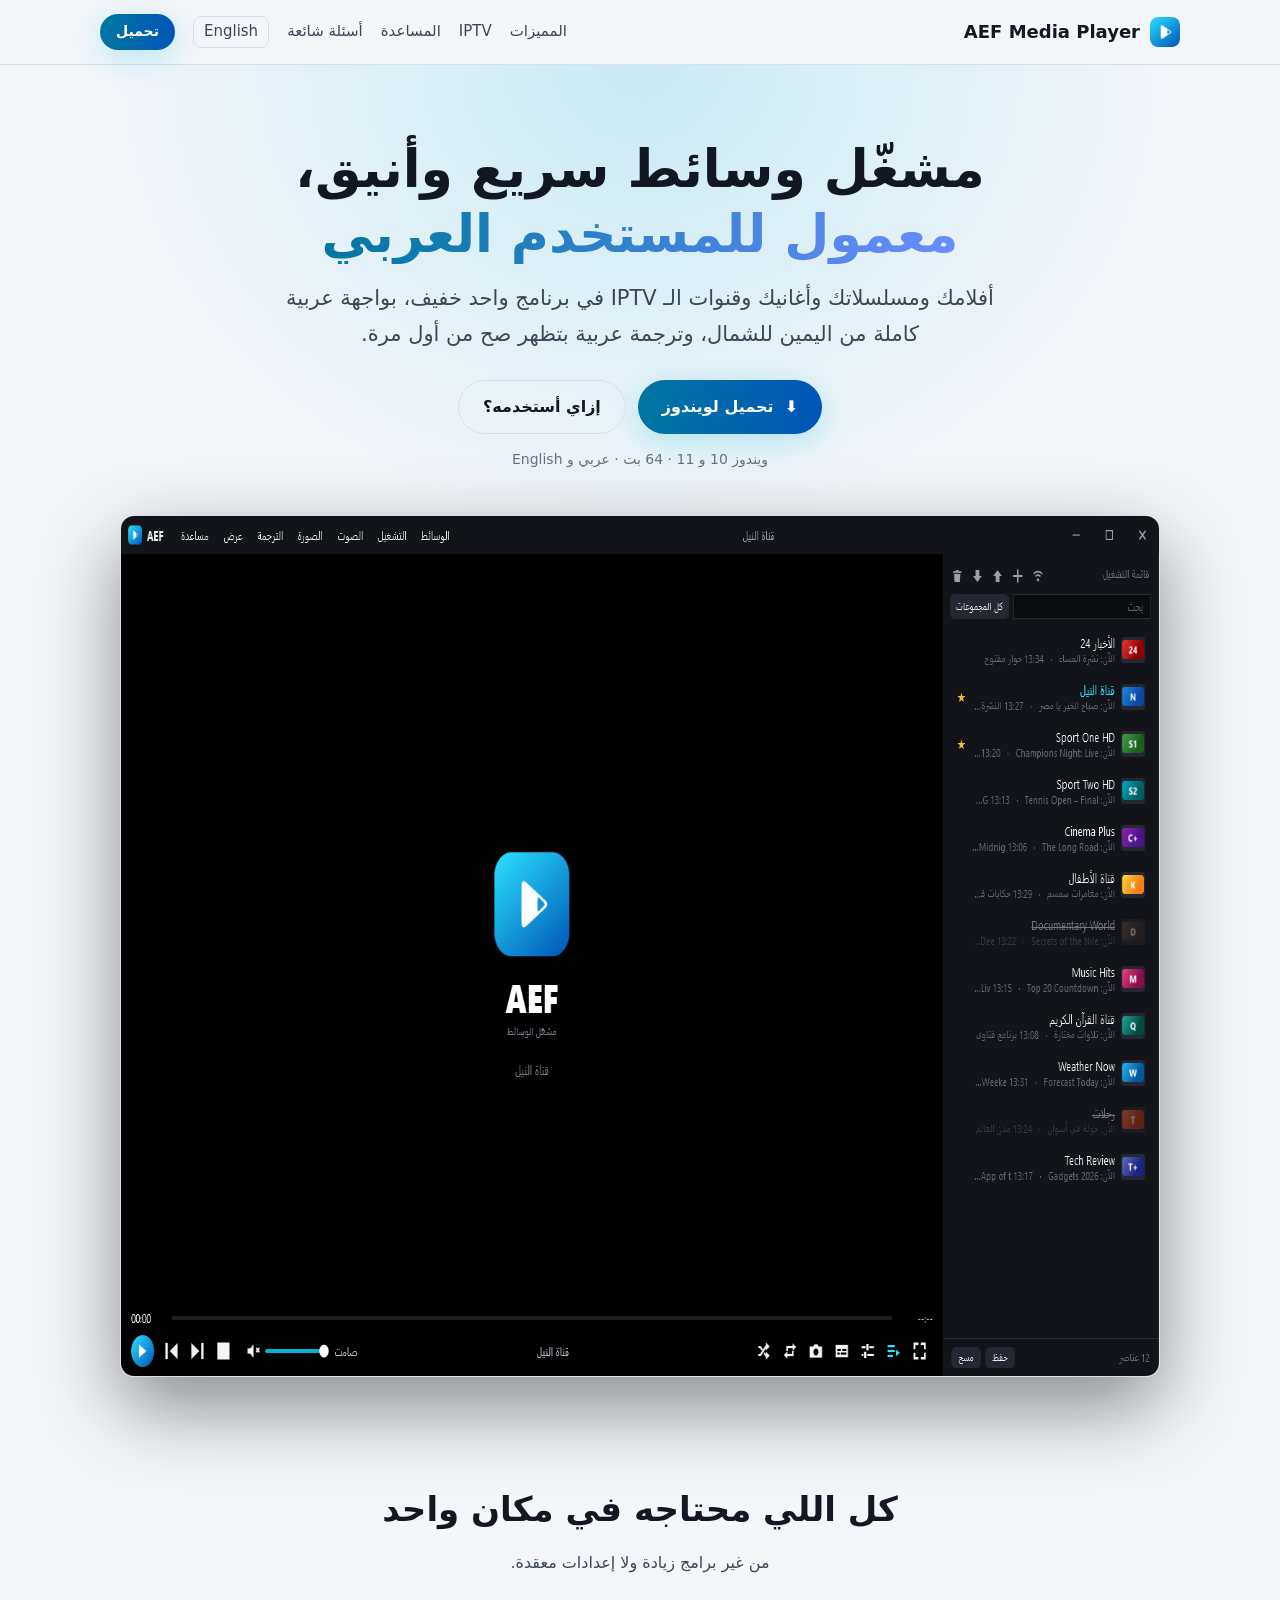
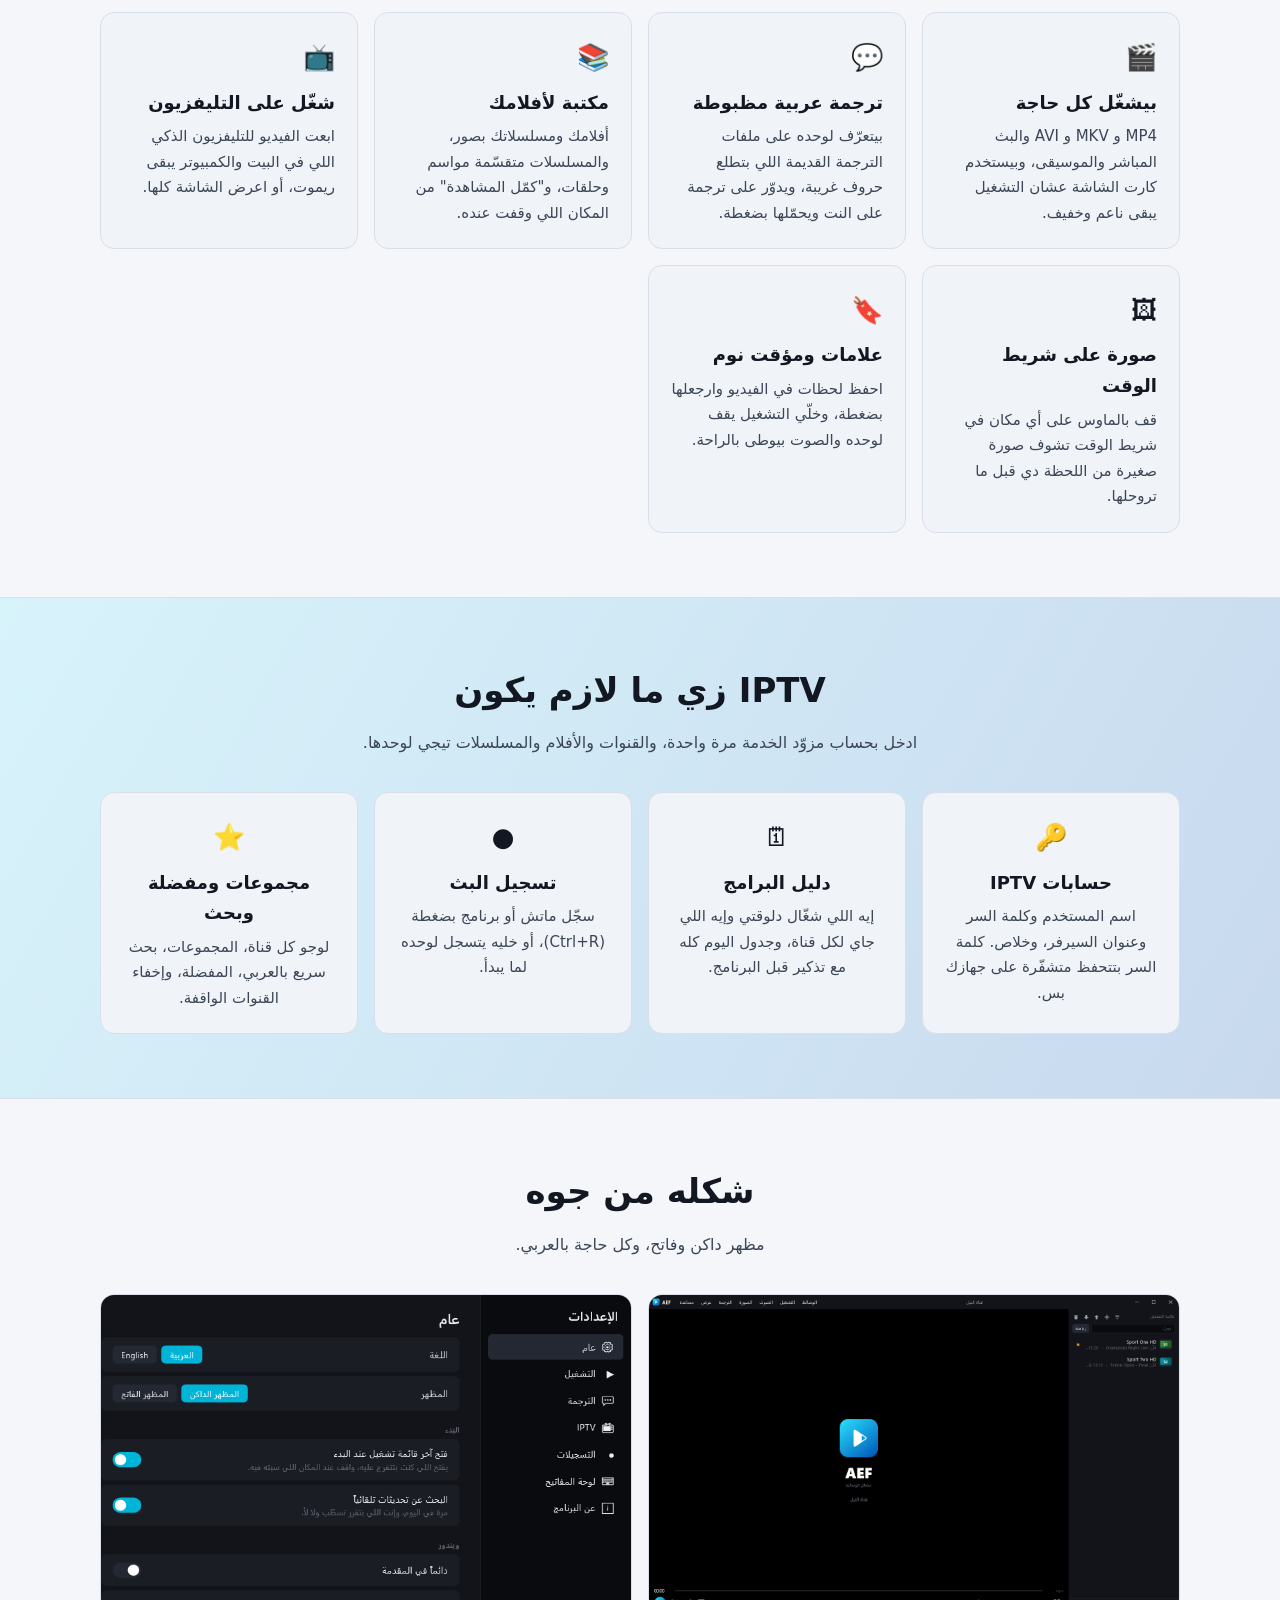
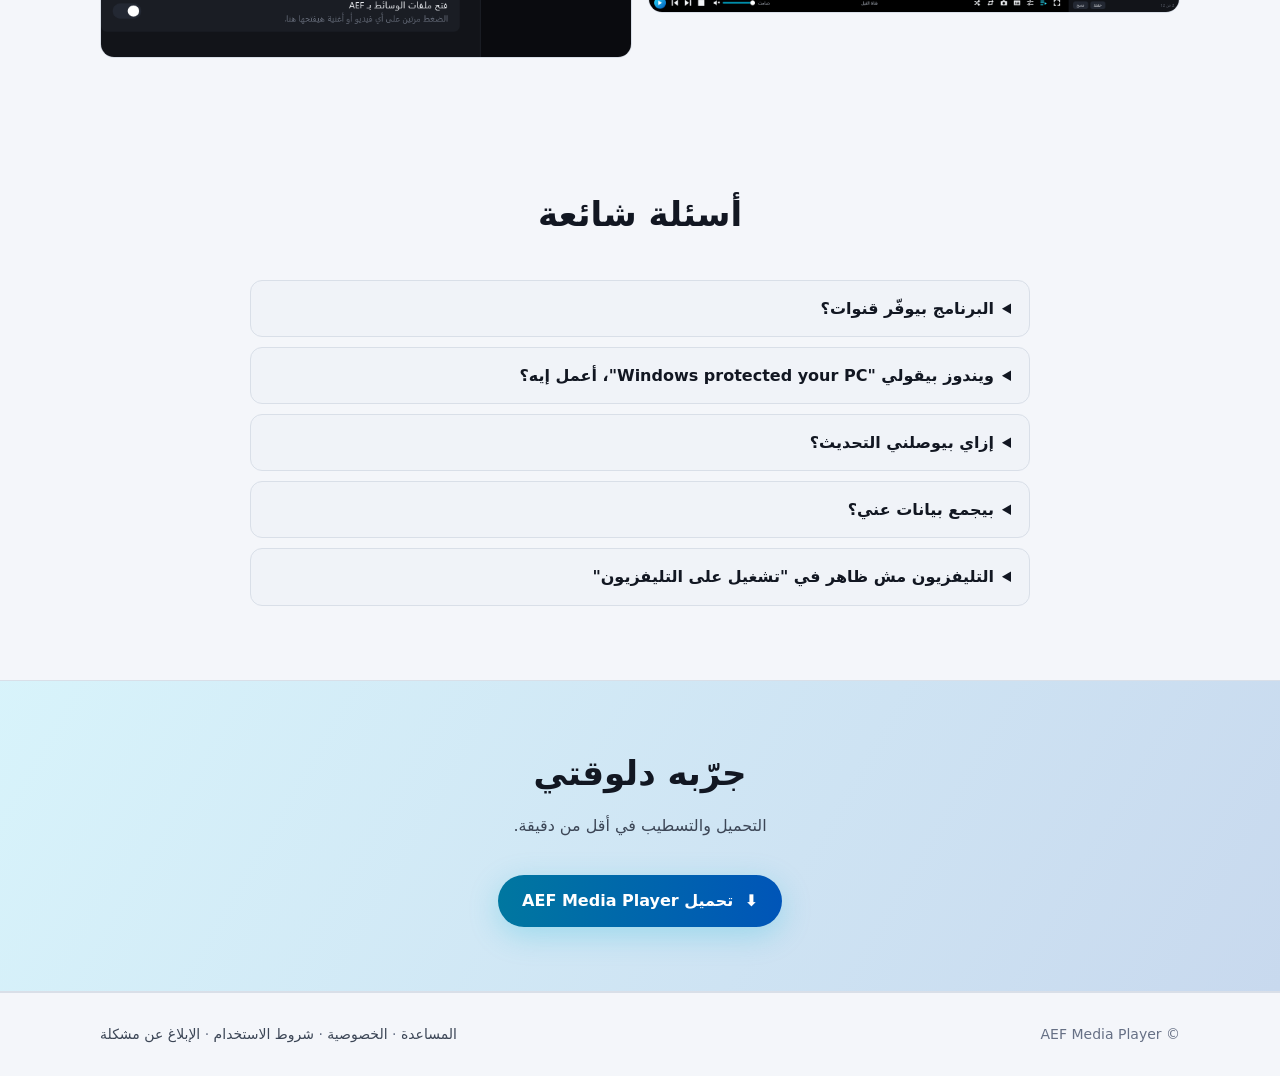
==== docs/index.html @ c0abb279 "Website: home, help, privacy and terms pages (Arabic and English) Co-Authored-By: Claude Opus 5.5 <n" ====
<!doctype html>
<html lang="ar" dir="rtl">
<head>
<meta charset="utf-8">
<meta name="viewport" content="width=device-width, initial-scale=1">
<title>AEF Media Player — مشغّل الفيديو والقنوات بالعربي لويندوز</title>
<meta name="description" content="مشغّل فيديو وموسيقى وقنوات IPTV لويندوز، بواجهة عربية كاملة وترجمة عربية بتظهر صح، ومن غير إعلانات.">
<meta property="og:title" content="AEF Media Player">
<meta property="og:description" content="مشغّل الفيديو والقنوات بالعربي لويندوز">
<meta property="og:image" content="assets/banner.png">
<link rel="icon" href="assets/logo.png">
<link rel="alternate" hreflang="en" href="en/">
<link rel="stylesheet" href="style.css">
</head>
<body>
<header class="top"><div class="wrap">
  <a class="brand" href="./"><img src="assets/logo.png" alt="">AEF Media Player</a>
  <nav>
    <a href="#features">المميزات</a>
    <a href="#iptv">IPTV</a>
    <a href="help.html">المساعدة</a>
    <a href="#faq">أسئلة شائعة</a>
    <a class="lang" href="en/" hreflang="en">English</a>
    <a class="btn primary small cta" href="https://github.com/merofarahat923-coder/aef-media-player-releases/releases/latest">تحميل</a>
  </nav>
</div></header>

<main>
<div class="hero"><div class="wrap">
  <h1>مشغّل وسائط سريع وأنيق،<br><span>معمول للمستخدم العربي</span></h1>
  <p class="lead">أفلامك ومسلسلاتك وأغانيك وقنوات الـ IPTV في برنامج واحد خفيف، بواجهة عربية كاملة من اليمين للشمال، وترجمة عربية بتظهر صح من أول مرة.</p>
  <div class="actions">
    <a class="btn primary" href="https://github.com/merofarahat923-coder/aef-media-player-releases/releases/latest">⬇&nbsp; تحميل لويندوز</a>
    <a class="btn ghost" href="help.html">إزاي أستخدمه؟</a>
  </div>
  <div class="meta">ويندوز 10 و 11 · 64 بت · عربي و English</div>
  <div class="shot"><img src="assets/screenshot-ar.png" alt="AEF Media Player بالواجهة العربية ومعاه قائمة قنوات بلوجوهاتها ودليل البرامج" width="1440" height="860"></div>
</div></div>

<section id="features"><div class="wrap">
  <h2>كل اللي محتاجه في مكان واحد</h2>
  <p class="sub">من غير برامج زيادة ولا إعدادات معقدة.</p>
  <div class="grid">
    <div class="card"><div class="icon">🎬</div><h3>بيشغّل كل حاجة</h3><p>MP4 و MKV و AVI والبث المباشر والموسيقى، وبيستخدم كارت الشاشة عشان التشغيل يبقى ناعم وخفيف.</p></div>
    <div class="card"><div class="icon">💬</div><h3>ترجمة عربية مظبوطة</h3><p>بيتعرّف لوحده على ملفات الترجمة القديمة اللي بتطلع حروف غريبة، ويدوّر على ترجمة على النت ويحمّلها بضغطة.</p></div>
    <div class="card"><div class="icon">📚</div><h3>مكتبة لأفلامك</h3><p>أفلامك ومسلسلاتك بصور، والمسلسلات متقسّمة مواسم وحلقات، و"كمّل المشاهدة" من المكان اللي وقفت عنده.</p></div>
    <div class="card"><div class="icon">📺</div><h3>شغّل على التليفزيون</h3><p>ابعت الفيديو للتليفزيون الذكي اللي في البيت والكمبيوتر يبقى ريموت، أو اعرض الشاشة كلها.</p></div>
    <div class="card"><div class="icon">🖼</div><h3>صورة على شريط الوقت</h3><p>قف بالماوس على أي مكان في شريط الوقت تشوف صورة صغيرة من اللحظة دي قبل ما تروحلها.</p></div>
    <div class="card"><div class="icon">🔖</div><h3>علامات ومؤقت نوم</h3><p>احفظ لحظات في الفيديو وارجعلها بضغطة، وخلّي التشغيل يقف لوحده والصوت بيوطى بالراحة.</p></div>
  </div>
</div></section>

<section id="iptv" class="band"><div class="wrap">
  <h2>IPTV زي ما لازم يكون</h2>
  <p class="sub">ادخل بحساب مزوّد الخدمة مرة واحدة، والقنوات والأفلام والمسلسلات تيجي لوحدها.</p>
  <div class="grid">
    <div class="card"><div class="icon">🔑</div><h3>حسابات IPTV</h3><p>اسم المستخدم وكلمة السر وعنوان السيرفر، وخلاص. كلمة السر بتتحفظ متشفّرة على جهازك بس.</p></div>
    <div class="card"><div class="icon">🗓</div><h3>دليل البرامج</h3><p>إيه اللي شغّال دلوقتي وإيه اللي جاي لكل قناة، وجدول اليوم كله مع تذكير قبل البرنامج.</p></div>
    <div class="card"><div class="icon">●</div><h3>تسجيل البث</h3><p>سجّل ماتش أو برنامج بضغطة (Ctrl+R)، أو خليه يتسجل لوحده لما يبدأ.</p></div>
    <div class="card"><div class="icon">⭐</div><h3>مجموعات ومفضلة وبحث</h3><p>لوجو كل قناة، المجموعات، بحث سريع بالعربي، المفضلة، وإخفاء القنوات الواقفة.</p></div>
  </div>
</div></section>

<section><div class="wrap">
  <h2>شكله من جوه</h2>
  <p class="sub">مظهر داكن وفاتح، وكل حاجة بالعربي.</p>
  <div class="pair">
    <img src="assets/screenshot-groups-ar.png" alt="مجموعات القنوات" loading="lazy">
    <img src="assets/settings-ar.png" alt="نافذة الإعدادات بالعربي" loading="lazy">
  </div>
</div></section>

<section id="faq"><div class="wrap" style="max-width:820px">
  <h2>أسئلة شائعة</h2>
  <p class="sub"></p>
  <details><summary>البرنامج بيوفّر قنوات؟</summary><p>لأ. البرنامج مشغّل بس: بيشغّل ملف القنوات أو حساب IPTV اللي معاك من مزوّد الخدمة بتاعك.</p></details>
  <details><summary>ويندوز بيقولي "Windows protected your PC"، أعمل إيه؟</summary><p>اضغط "More info" وبعدين "Run anyway". الرسالة دي بتظهر لأي برنامج جديد لسه مش موقّع رقمياً.</p></details>
  <details><summary>إزاي بيوصلني التحديث؟</summary><p>البرنامج بيدوّر على تحديثات مرة في اليوم، ولو فيه جديد بيعرض عليك تسطّبه. وبيتأكد من سلامة ملف التحديث قبل ما يسطّبه.</p></details>
  <details><summary>بيجمع بيانات عني؟</summary><p>لأ. اقرا <a href="privacy.html">سياسة الخصوصية</a>: فيها بالظبط البرنامج بيتكلم مع مين ولإيه.</p></details>
  <details><summary>التليفزيون مش ظاهر في "تشغيل على التليفزيون"</summary><p>اتأكد إن التليفزيون شغّال وعلى نفس شبكة الكمبيوتر، وإن ويندوز سامح للبرنامج يستخدم الشبكة. ولو التليفزيون بيدعم Miracast تقدر تعرض الشاشة كلها.</p></details>
</div></section>

<section class="band"><div class="wrap">
  <h2>جرّبه دلوقتي</h2>
  <p class="sub">التحميل والتسطيب في أقل من دقيقة.</p>
  <div style="text-align:center"><a class="btn primary" href="https://github.com/merofarahat923-coder/aef-media-player-releases/releases/latest">⬇&nbsp; تحميل AEF Media Player</a></div>
</div></section>
</main>

<footer><div class="wrap">
  <div>© AEF Media Player</div>
  <div><a href="help.html">المساعدة</a> · <a href="privacy.html">الخصوصية</a> · <a href="terms.html">شروط الاستخدام</a> · <a href="https://github.com/merofarahat923-coder/aef-media-player-releases/issues/new">الإبلاغ عن مشكلة</a></div>
</div></footer>
</body>
</html>
---- docs/style.css ----
:root {
  --bg0: #0B0E15; --bg1: #10141D; --bg2: #171C28; --bg3: #222937; --line: #2A3242;
  --text: #EEF2F8; --mid: #B4BDCB; --low: #8590A2; --accent: #00B4D8; --accent-hi: #2BE3FF; --blue: #0055B8;
  --radius: 14px;
}
@media (prefers-color-scheme: light) {
  :root:not([data-theme="dark"]) {
    --bg0: #F4F6FA; --bg1: #FFFFFF; --bg2: #F0F3F8; --bg3: #E3E8F0; --line: #D9DFE8;
    --text: #121722; --mid: #3C4656; --low: #667085; --accent: #0091B3; --accent-hi: #0077A0;
  }
}
* { box-sizing: border-box; }
html { scroll-behavior: smooth; }
body {
  margin: 0; background: var(--bg0); color: var(--text);
  font: 16px/1.7 "Segoe UI", "Segoe UI Arabic", Tahoma, system-ui, sans-serif;
}
a { color: var(--accent-hi); text-decoration: none; }
a:hover { text-decoration: underline; }
img { max-width: 100%; display: block; }
.wrap { max-width: 1120px; margin: 0 auto; padding: 0 20px; }

/* Header */
header.top { position: sticky; top: 0; z-index: 10; background: color-mix(in srgb, var(--bg0) 88%, transparent); backdrop-filter: blur(10px); border-bottom: 1px solid var(--line); }
header.top .wrap { display: flex; align-items: center; gap: 22px; height: 64px; }
.brand { display: flex; align-items: center; gap: 10px; font-weight: 700; font-size: 18px; color: var(--text); }
.brand img { width: 30px; height: 30px; border-radius: 8px; }
header nav { display: flex; gap: 18px; margin-inline-start: auto; align-items: center; }
header nav a { color: var(--mid); font-size: 15px; }
header nav a.lang { border: 1px solid var(--line); border-radius: 8px; padding: 2px 10px; }
@media (max-width: 720px) { header nav a:not(.lang):not(.cta) { display: none; } }

.btn { display: inline-flex; align-items: center; gap: 10px; padding: 12px 24px; border-radius: 999px; font-weight: 600; font-size: 16px; border: 0; cursor: pointer; }
.btn.primary { background: linear-gradient(90deg, var(--accent-hi), var(--blue)); color: #fff; box-shadow: 0 8px 30px rgba(0, 180, 216, .25); }
.btn.primary:hover { text-decoration: none; filter: brightness(1.08); }
.btn.ghost { border: 1px solid var(--line); color: var(--text); }
.btn.small { padding: 6px 16px; font-size: 14px; }

/* Hero */
.hero { padding: 72px 0 40px; text-align: center; background: radial-gradient(60% 50% at 50% 0%, rgba(0, 180, 216, .18), transparent 70%); }
.hero h1 { font-size: clamp(30px, 5vw, 52px); line-height: 1.25; margin: 0 0 14px; }
.hero h1 span { background: linear-gradient(90deg, var(--accent-hi), #6B8CFF); -webkit-background-clip: text; background-clip: text; color: transparent; }
.hero p.lead { font-size: clamp(17px, 2.2vw, 21px); color: var(--mid); max-width: 720px; margin: 0 auto 28px; }
.hero .actions { display: flex; gap: 12px; justify-content: center; flex-wrap: wrap; }
.hero .meta { color: var(--low); font-size: 14px; margin-top: 14px; }
.shot { margin: 44px auto 0; border-radius: var(--radius); overflow: hidden; border: 1px solid var(--line); box-shadow: 0 30px 80px rgba(0, 0, 0, .45); max-width: 1040px; }

/* Sections */
section { padding: 64px 0; }
section h2 { font-size: clamp(24px, 3.4vw, 34px); text-align: center; margin: 0 0 10px; }
section p.sub { text-align: center; color: var(--mid); margin: 0 auto 36px; max-width: 680px; }
.grid { display: grid; grid-template-columns: repeat(auto-fit, minmax(240px, 1fr)); gap: 16px; }
.card { background: var(--bg2); border: 1px solid var(--line); border-radius: var(--radius); padding: 22px; }
.card .icon { font-size: 26px; }
.card h3 { margin: 8px 0 6px; font-size: 18px; }
.card p { margin: 0; color: var(--mid); font-size: 15px; }
.pair { display: grid; grid-template-columns: 1fr 1fr; gap: 16px; }
@media (max-width: 800px) { .pair { grid-template-columns: 1fr; } }
.pair img { border-radius: var(--radius); border: 1px solid var(--line); }

/* FAQ */
details { background: var(--bg2); border: 1px solid var(--line); border-radius: 12px; padding: 14px 18px; margin-bottom: 10px; }
summary { cursor: pointer; font-weight: 600; }
details p { color: var(--mid); margin: 10px 0 0; }

/* Download band */
.band { background: linear-gradient(120deg, rgba(43, 227, 255, .14), rgba(0, 85, 184, .18)); border-block: 1px solid var(--line); text-align: center; }

/* Documents (help, privacy, terms) */
.doc { max-width: 820px; margin: 0 auto; padding: 48px 20px 80px; }
.doc h1 { font-size: 34px; margin: 0 0 6px; }
.doc .updated { color: var(--low); font-size: 14px; margin-bottom: 30px; }
.doc h2 { font-size: 22px; margin: 36px 0 10px; text-align: start; }
.doc h3 { font-size: 17px; margin: 22px 0 6px; }
.doc p, .doc li { color: var(--mid); }
.doc .note { background: var(--bg2); border-inline-start: 4px solid var(--accent); border-radius: 8px; padding: 12px 16px; color: var(--mid); }
.doc table { width: 100%; border-collapse: collapse; margin: 10px 0; }
.doc td, .doc th { border-bottom: 1px solid var(--line); padding: 8px 6px; text-align: start; color: var(--mid); }
kbd { background: var(--bg3); border: 1px solid var(--line); border-bottom-width: 2px; border-radius: 6px; padding: 1px 7px; font: 13px Consolas, monospace; color: var(--text); white-space: nowrap; }
.toc { display: flex; flex-wrap: wrap; gap: 8px; margin: 10px 0 20px; }
.toc a { background: var(--bg2); border: 1px solid var(--line); border-radius: 999px; padding: 3px 12px; font-size: 14px; color: var(--mid); }

footer { border-top: 1px solid var(--line); padding: 30px 0; color: var(--low); font-size: 14px; }
footer .wrap { display: flex; flex-wrap: wrap; gap: 18px; justify-content: space-between; }
footer a { color: var(--mid); }
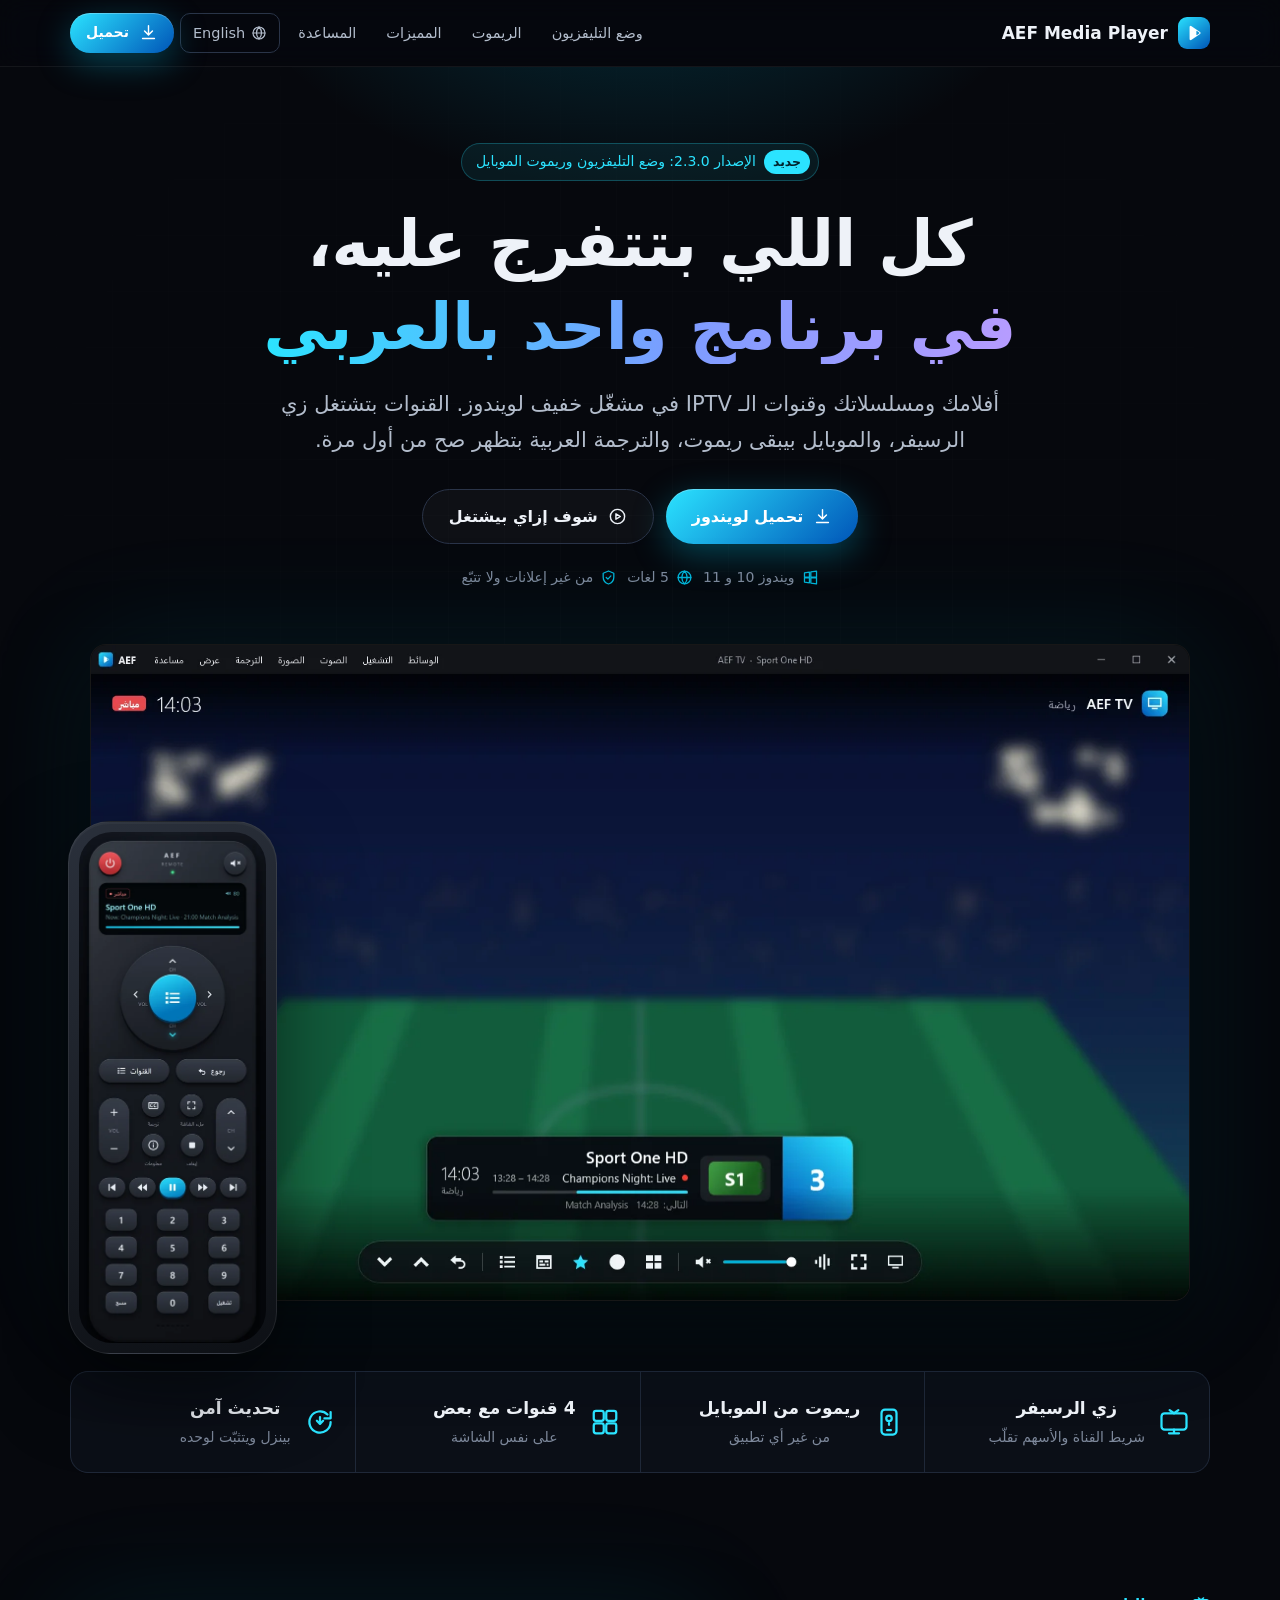
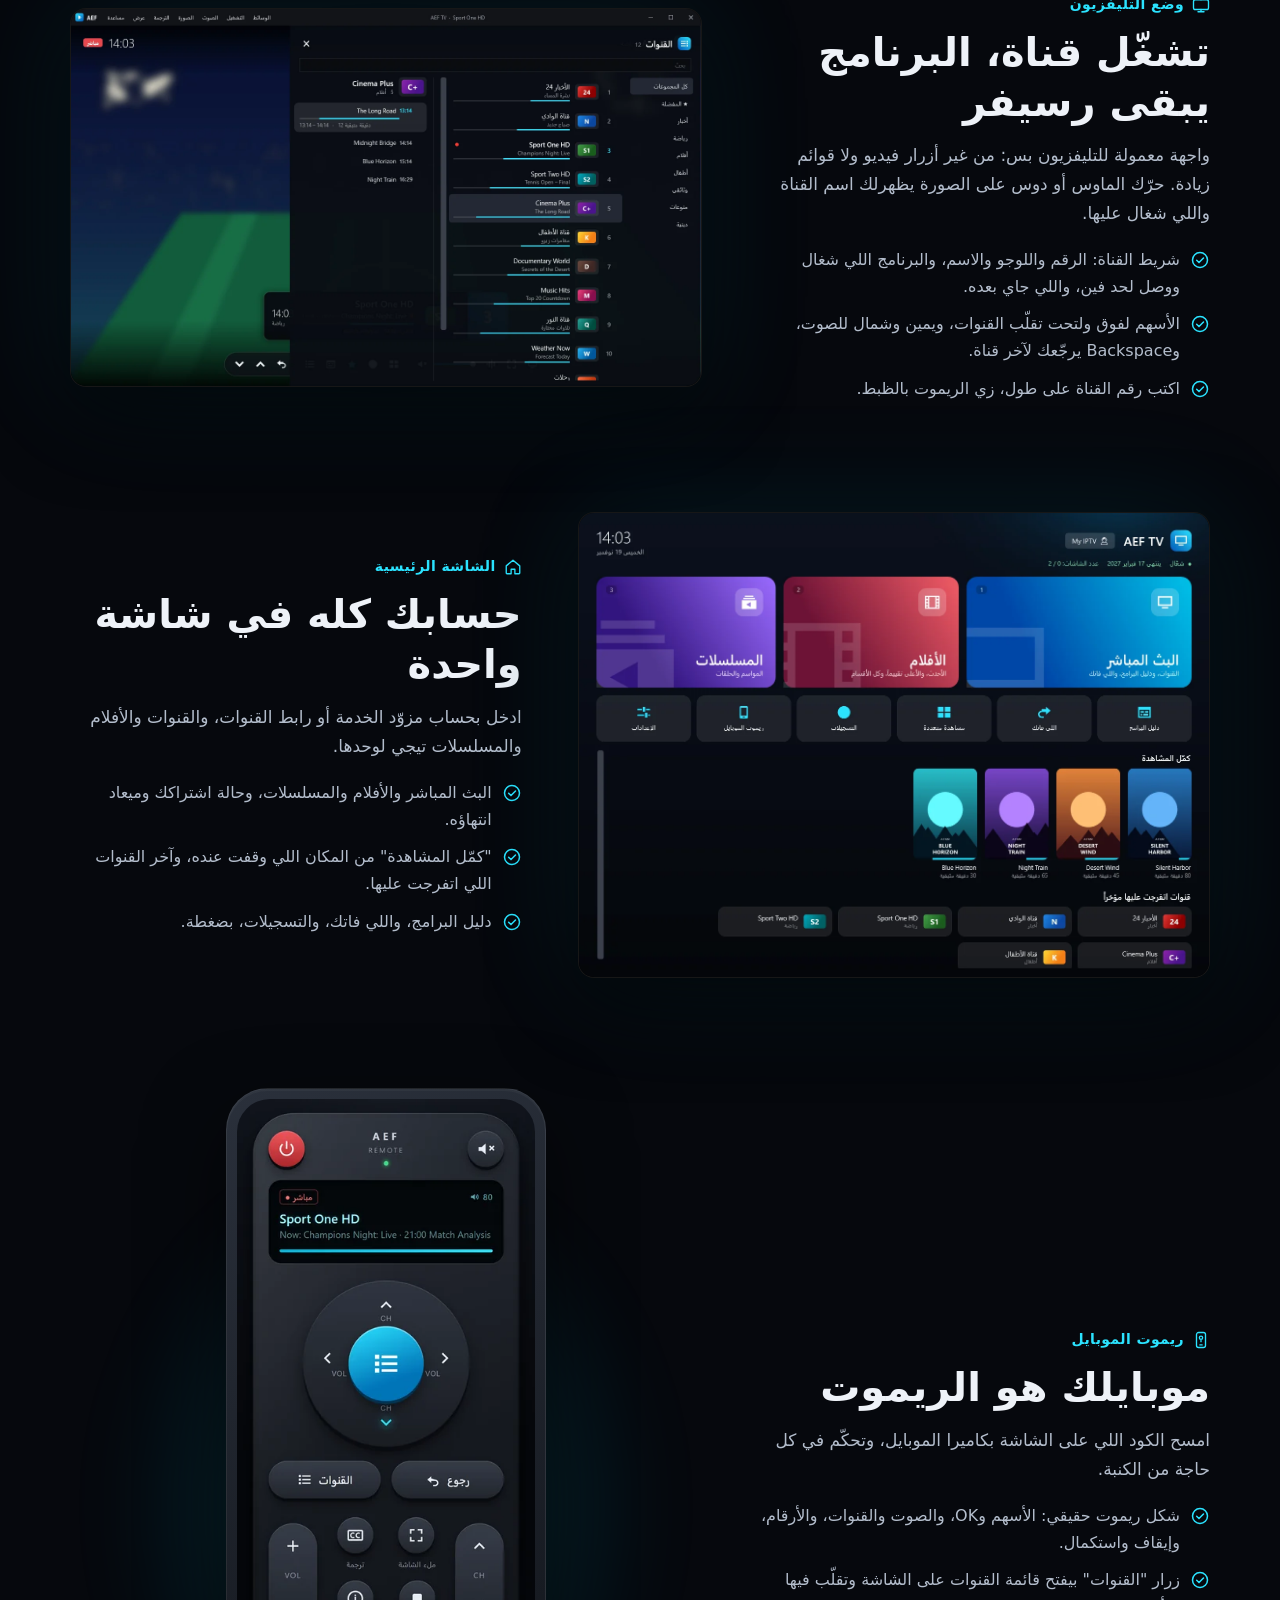
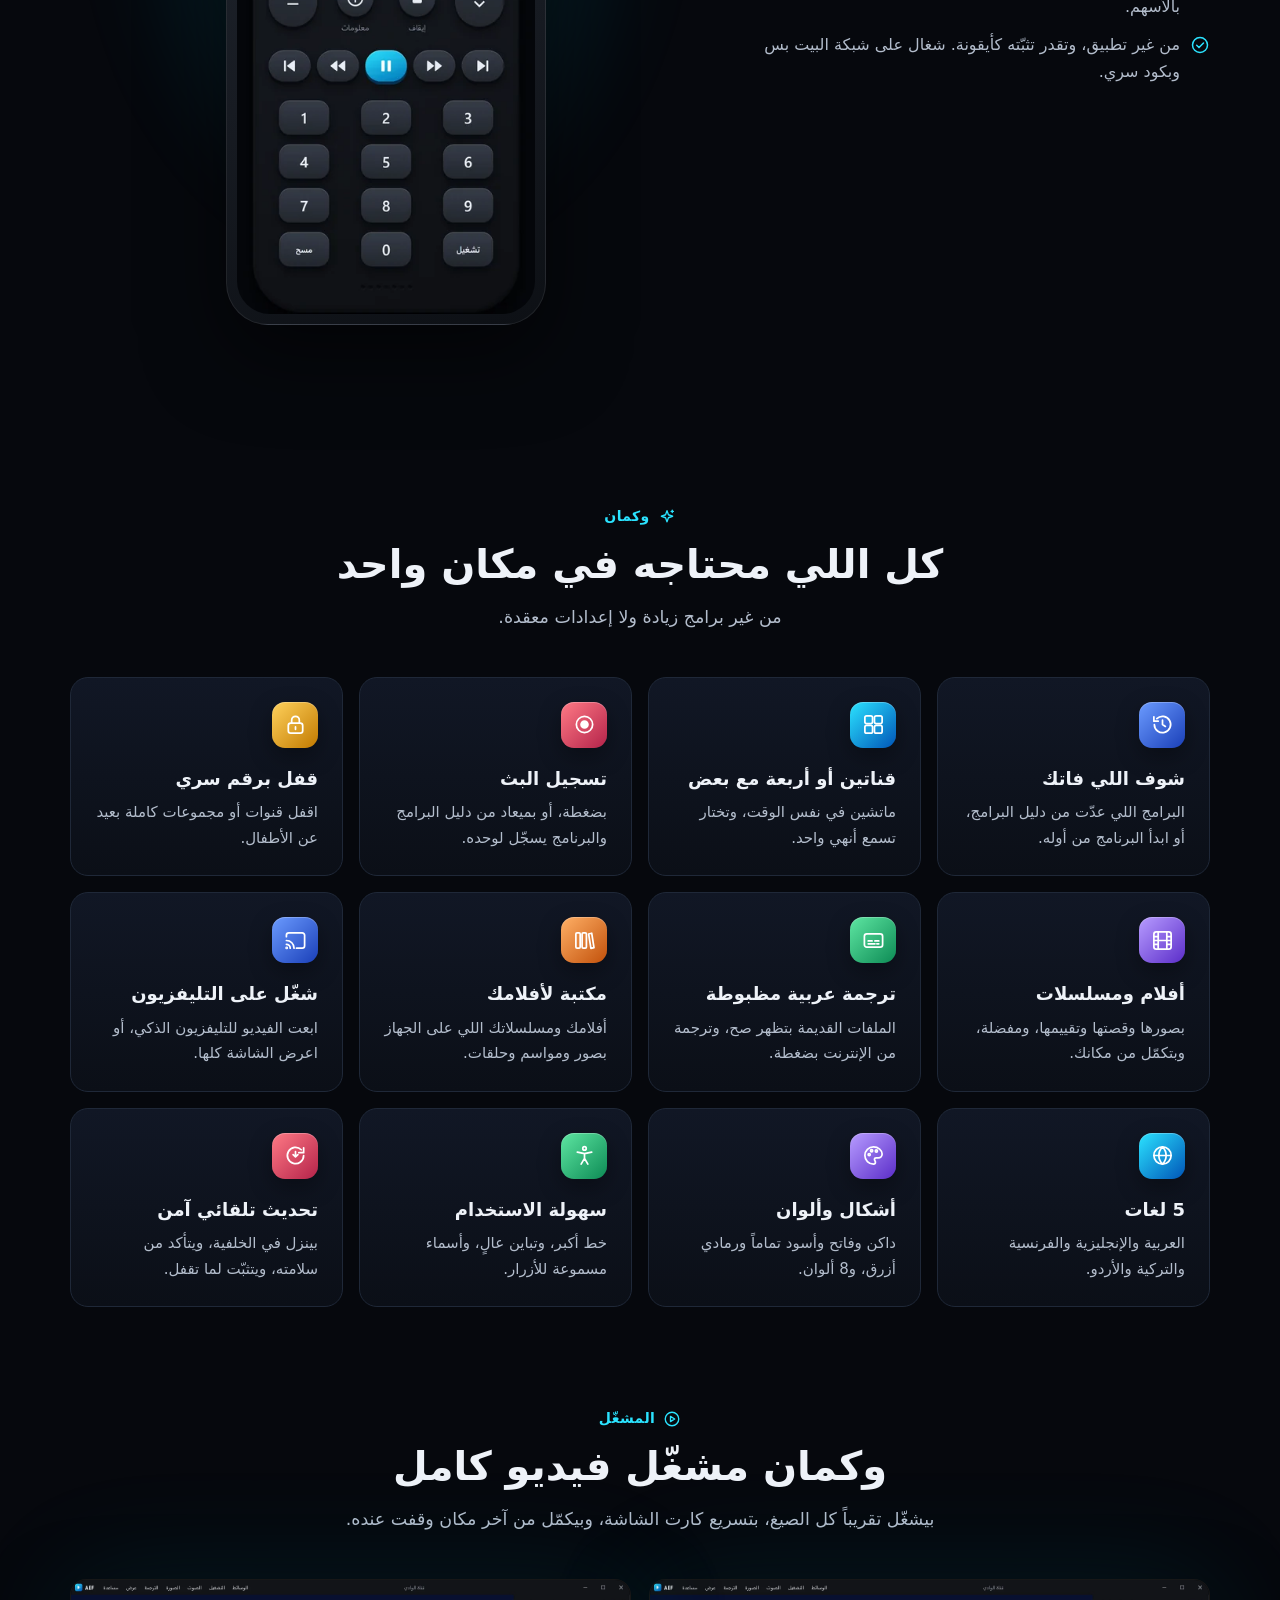
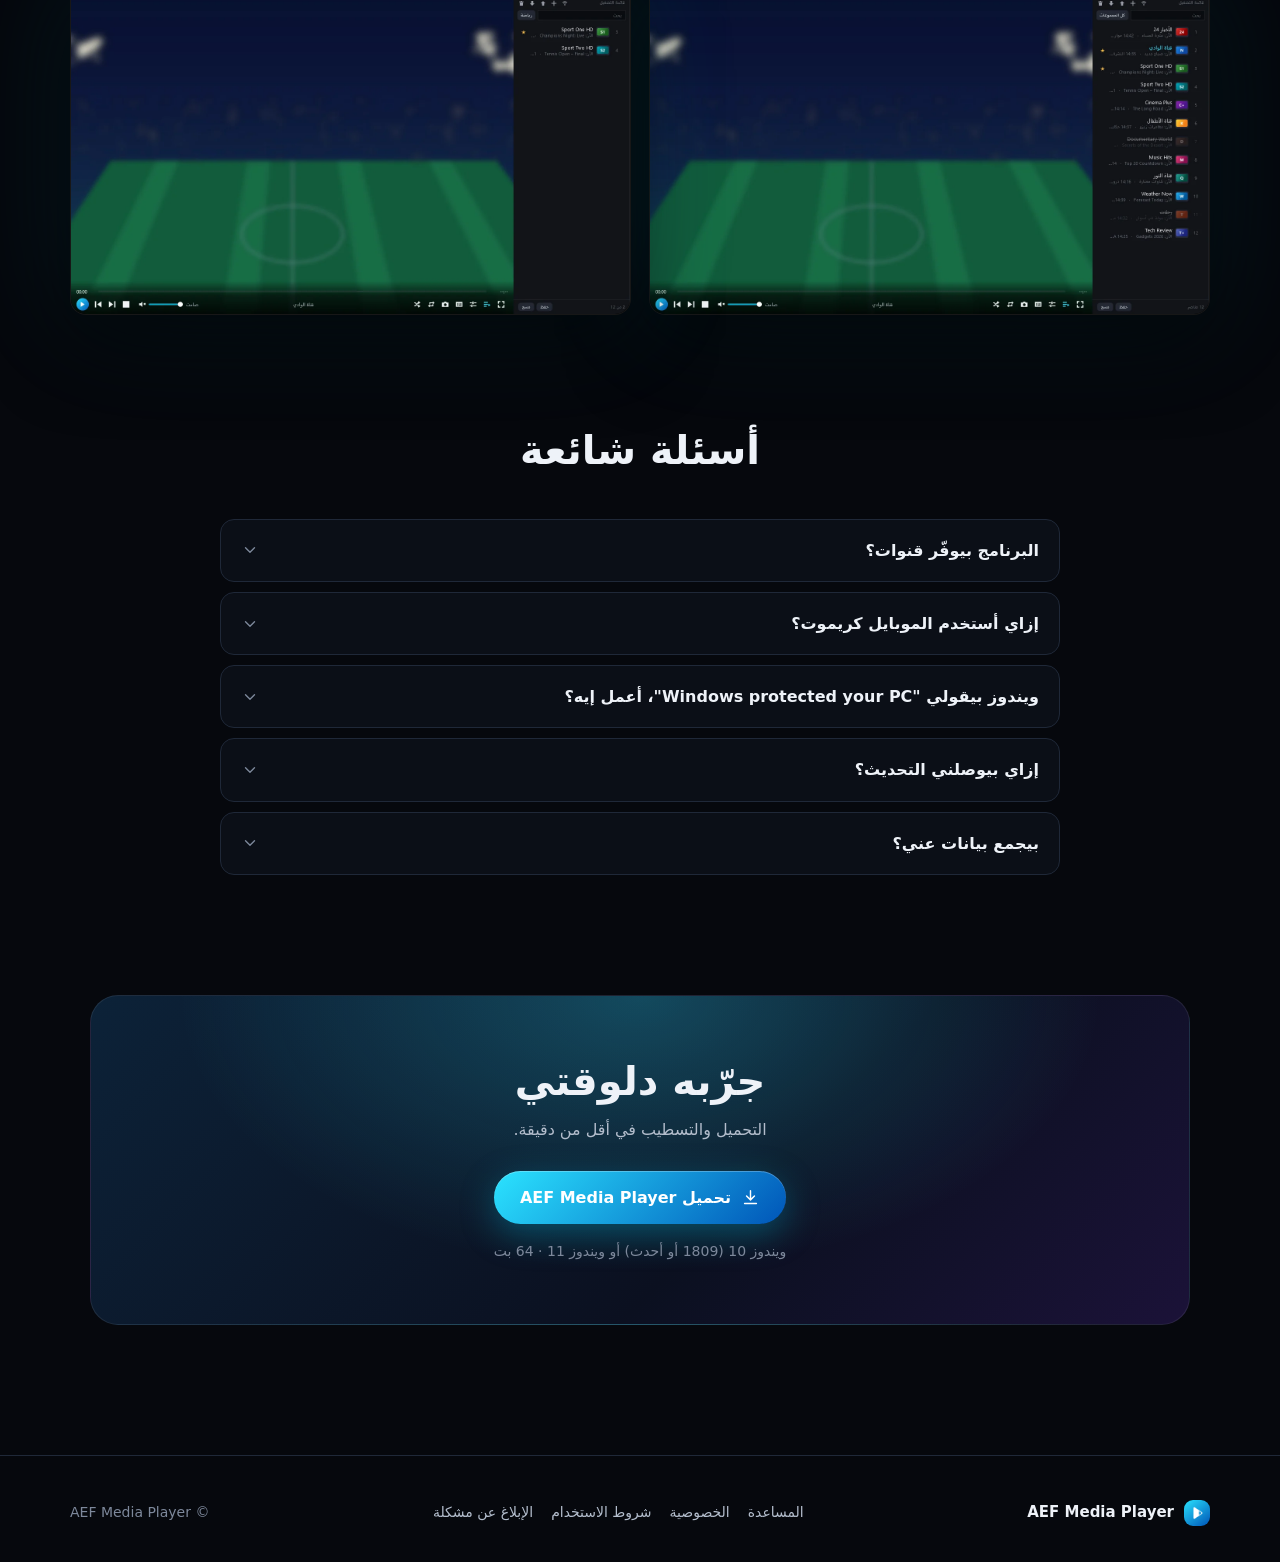
==== commit f1051b89: "Website and README redesigned for 2.3.0: modern layout, line icons, new pictures (TV mode, IPTV home" ====
--- a/docs/index.html
+++ b/docs/index.html
@@ -4,7 +4,8 @@
 <meta charset="utf-8">
 <meta name="viewport" content="width=device-width, initial-scale=1">
 <title>AEF Media Player — مشغّل الفيديو والقنوات بالعربي لويندوز</title>
-<meta name="description" content="مشغّل فيديو وموسيقى وقنوات IPTV لويندوز، بواجهة عربية كاملة وترجمة عربية بتظهر صح، ومن غير إعلانات.">
+<meta name="description" content="مشغّل فيديو وموسيقى وقنوات IPTV لويندوز: وضع تليفزيون زي الرسيفر، ريموت من الموبايل، دليل برامج، أفلام ومسلسلات، وترجمة عربية بتظهر صح. من غير إعلانات.">
+<meta name="theme-color" content="#06080D">
 <meta property="og:title" content="AEF Media Player">
 <meta property="og:description" content="مشغّل الفيديو والقنوات بالعربي لويندوز">
 <meta property="og:image" content="assets/banner.png">
@@ -16,80 +17,142 @@
 <header class="top"><div class="wrap">
   <a class="brand" href="./"><img src="assets/logo.png" alt="">AEF Media Player</a>
   <nav>
-    <a href="#features">المميزات</a>
-    <a href="#iptv">IPTV</a>
-    <a href="help.html">المساعدة</a>
-    <a href="#faq">أسئلة شائعة</a>
-    <a class="lang" href="en/" hreflang="en">English</a>
-    <a class="btn primary small cta" href="https://github.com/merofarahat923-coder/aef-media-player-releases/releases/latest">تحميل</a>
+    <a class="hide-sm" href="#tv">وضع التليفزيون</a>
+    <a class="hide-sm" href="#remote">الريموت</a>
+    <a class="hide-sm" href="#features">المميزات</a>
+    <a class="hide-sm" href="help.html">المساعدة</a>
+    <a class="lang" href="en/" hreflang="en"><svg class="ico"><use href="assets/icons.svg#globe"/></svg><span>English</span></a>
+    <a class="btn primary small" href="https://github.com/merofarahat923-coder/aef-media-player-releases/releases/latest"><svg class="ico"><use href="assets/icons.svg#download"/></svg>تحميل</a>
   </nav>
 </div></header>
 
 <main>
 <div class="hero"><div class="wrap">
-  <h1>مشغّل وسائط سريع وأنيق،<br><span>معمول للمستخدم العربي</span></h1>
-  <p class="lead">أفلامك ومسلسلاتك وأغانيك وقنوات الـ IPTV في برنامج واحد خفيف، بواجهة عربية كاملة من اليمين للشمال، وترجمة عربية بتظهر صح من أول مرة.</p>
+  <a class="pill" href="https://github.com/merofarahat923-coder/aef-media-player-releases/releases/latest"><b>جديد</b> الإصدار 2.3.0: وضع التليفزيون وريموت الموبايل</a>
+  <h1>كل اللي بتتفرج عليه،<br><span class="grad">في برنامج واحد بالعربي</span></h1>
+  <p class="lead">أفلامك ومسلسلاتك وقنوات الـ IPTV في مشغّل خفيف لويندوز. القنوات بتشتغل زي الرسيفر، والموبايل بيبقى ريموت، والترجمة العربية بتظهر صح من أول مرة.</p>
   <div class="actions">
-    <a class="btn primary" href="https://github.com/merofarahat923-coder/aef-media-player-releases/releases/latest">⬇&nbsp; تحميل لويندوز</a>
-    <a class="btn ghost" href="help.html">إزاي أستخدمه؟</a>
+    <a class="btn primary" href="https://github.com/merofarahat923-coder/aef-media-player-releases/releases/latest"><svg class="ico"><use href="assets/icons.svg#download"/></svg>تحميل لويندوز</a>
+    <a class="btn ghost" href="#tv"><svg class="ico"><use href="assets/icons.svg#play"/></svg>شوف إزاي بيشتغل</a>
   </div>
-  <div class="meta">ويندوز 10 و 11 · 64 بت · عربي و English</div>
-  <div class="shot"><img src="assets/screenshot-ar.png" alt="AEF Media Player بالواجهة العربية ومعاه قائمة قنوات بلوجوهاتها ودليل البرامج" width="1440" height="860"></div>
+  <div class="chips">
+    <span><svg class="ico"><use href="assets/icons.svg#windows"/></svg>ويندوز 10 و 11</span>
+    <span><svg class="ico"><use href="assets/icons.svg#globe"/></svg>5 لغات</span>
+    <span><svg class="ico"><use href="assets/icons.svg#shield"/></svg>من غير إعلانات ولا تتبّع</span>
+  </div>
+  <div class="stage">
+    <div class="frame"><img src="assets/tv-ar.webp" alt="وضع التليفزيون: شريط القناة بالرقم والاسم والبرنامج اللي شغال، وأزرار التليفزيون تحت" width="1440" height="860"></div>
+    <div class="phone"><div class="phoneframe"><img src="assets/remote-ar.webp" alt="ريموت الموبايل" width="380" height="1040" loading="lazy"></div></div>
+  </div>
+  <div class="facts">
+    <div><svg class="ico"><use href="assets/icons.svg#tv"/></svg><p style="margin:0"><b>زي الرسيفر</b><span>شريط القناة والأسهم تقلّب</span></p></div>
+    <div><svg class="ico"><use href="assets/icons.svg#phone"/></svg><p style="margin:0"><b>ريموت من الموبايل</b><span>من غير أي تطبيق</span></p></div>
+    <div><svg class="ico"><use href="assets/icons.svg#grid"/></svg><p style="margin:0"><b>4 قنوات مع بعض</b><span>على نفس الشاشة</span></p></div>
+    <div><svg class="ico"><use href="assets/icons.svg#update"/></svg><p style="margin:0"><b>تحديث آمن</b><span>بينزل ويتثبّت لوحده</span></p></div>
+  </div>
 </div></div>
 
+<section id="tv"><div class="wrap spot">
+  <div class="text">
+    <div class="eyebrow"><svg class="ico"><use href="assets/icons.svg#tv"/></svg>وضع التليفزيون</div>
+    <h2>تشغّل قناة، البرنامج يبقى رسيفر</h2>
+    <p>واجهة معمولة للتليفزيون بس: من غير أزرار فيديو ولا قوائم زيادة. حرّك الماوس أو دوس على الصورة يظهرلك اسم القناة واللي شغال عليها.</p>
+    <ul>
+      <li><svg class="ico"><use href="assets/icons.svg#check"/></svg>شريط القناة: الرقم واللوجو والاسم، والبرنامج اللي شغال ووصل لحد فين، واللي جاي بعده.</li>
+      <li><svg class="ico"><use href="assets/icons.svg#check"/></svg>الأسهم لفوق ولتحت تقلّب القنوات، ويمين وشمال للصوت، وBackspace يرجّعك لآخر قناة.</li>
+      <li><svg class="ico"><use href="assets/icons.svg#check"/></svg>اكتب رقم القناة على طول، زي الريموت بالظبط.</li>
+    </ul>
+  </div>
+  <div class="shot"><div class="frame"><img src="assets/tv-list-ar.webp" alt="قائمة القنوات فوق الصورة: المجموعات، والقنوات بلوجوهاتها، وجدول برامج القناة المختارة" width="1440" height="860" loading="lazy"></div></div>
+</div></section>
+
+<section id="home" style="padding-top:20px"><div class="wrap spot flip">
+  <div class="text">
+    <div class="eyebrow"><svg class="ico"><use href="assets/icons.svg#home"/></svg>الشاشة الرئيسية</div>
+    <h2>حسابك كله في شاشة واحدة</h2>
+    <p>ادخل بحساب مزوّد الخدمة أو رابط القنوات، والقنوات والأفلام والمسلسلات تيجي لوحدها.</p>
+    <ul>
+      <li><svg class="ico"><use href="assets/icons.svg#check"/></svg>البث المباشر والأفلام والمسلسلات، وحالة اشتراكك وميعاد انتهاؤه.</li>
+      <li><svg class="ico"><use href="assets/icons.svg#check"/></svg>"كمّل المشاهدة" من المكان اللي وقفت عنده، وآخر القنوات اللي اتفرجت عليها.</li>
+      <li><svg class="ico"><use href="assets/icons.svg#check"/></svg>دليل البرامج، واللي فاتك، والتسجيلات، بضغطة.</li>
+    </ul>
+  </div>
+  <div class="shot"><div class="frame"><img src="assets/home-ar.webp" alt="الشاشة الرئيسية للـ IPTV: البث المباشر والأفلام والمسلسلات وكمّل المشاهدة" width="1320" height="1000" loading="lazy"></div></div>
+</div></section>
+
+<section id="remote" style="padding-top:20px"><div class="wrap spot">
+  <div class="text">
+    <div class="eyebrow"><svg class="ico"><use href="assets/icons.svg#phone"/></svg>ريموت الموبايل</div>
+    <h2>موبايلك هو الريموت</h2>
+    <p>امسح الكود اللي على الشاشة بكاميرا الموبايل، وتحكّم في كل حاجة من الكنبة.</p>
+    <ul>
+      <li><svg class="ico"><use href="assets/icons.svg#check"/></svg>شكل ريموت حقيقي: الأسهم وOK، والصوت والقنوات، والأرقام، وإيقاف واستكمال.</li>
+      <li><svg class="ico"><use href="assets/icons.svg#check"/></svg>زرار "القنوات" بيفتح قائمة القنوات على الشاشة وتقلّب فيها بالأسهم.</li>
+      <li><svg class="ico"><use href="assets/icons.svg#check"/></svg>من غير تطبيق، وتقدر تثبّته كأيقونة. شغال على شبكة البيت بس وبكود سري.</li>
+    </ul>
+  </div>
+  <div class="shot"><div class="phoneframe"><img src="assets/remote-ar.webp" alt="ريموت الموبايل بشكل ريموت حقيقي" width="380" height="1040" loading="lazy"></div></div>
+</div></section>
+
 <section id="features"><div class="wrap">
-  <h2>كل اللي محتاجه في مكان واحد</h2>
-  <p class="sub">من غير برامج زيادة ولا إعدادات معقدة.</p>
+  <div class="center">
+    <div class="eyebrow"><svg class="ico"><use href="assets/icons.svg#spark"/></svg>وكمان</div>
+    <h2>كل اللي محتاجه في مكان واحد</h2>
+    <p class="sub">من غير برامج زيادة ولا إعدادات معقدة.</p>
+  </div>
   <div class="grid">
-    <div class="card"><div class="icon">🎬</div><h3>بيشغّل كل حاجة</h3><p>MP4 و MKV و AVI والبث المباشر والموسيقى، وبيستخدم كارت الشاشة عشان التشغيل يبقى ناعم وخفيف.</p></div>
-    <div class="card"><div class="icon">💬</div><h3>ترجمة عربية مظبوطة</h3><p>بيتعرّف لوحده على ملفات الترجمة القديمة اللي بتطلع حروف غريبة، ويدوّر على ترجمة على النت ويحمّلها بضغطة.</p></div>
-    <div class="card"><div class="icon">📚</div><h3>مكتبة لأفلامك</h3><p>أفلامك ومسلسلاتك بصور، والمسلسلات متقسّمة مواسم وحلقات، و"كمّل المشاهدة" من المكان اللي وقفت عنده.</p></div>
-    <div class="card"><div class="icon">📺</div><h3>شغّل على التليفزيون</h3><p>ابعت الفيديو للتليفزيون الذكي اللي في البيت والكمبيوتر يبقى ريموت، أو اعرض الشاشة كلها.</p></div>
-    <div class="card"><div class="icon">🖼</div><h3>صورة على شريط الوقت</h3><p>قف بالماوس على أي مكان في شريط الوقت تشوف صورة صغيرة من اللحظة دي قبل ما تروحلها.</p></div>
-    <div class="card"><div class="icon">🔖</div><h3>علامات ومؤقت نوم</h3><p>احفظ لحظات في الفيديو وارجعلها بضغطة، وخلّي التشغيل يقف لوحده والصوت بيوطى بالراحة.</p></div>
+    <div class="card"><div class="badge c-blue"><svg class="ico"><use href="assets/icons.svg#catchup"/></svg></div><h3>شوف اللي فاتك</h3><p>البرامج اللي عدّت من دليل البرامج، أو ابدأ البرنامج من أوله.</p></div>
+    <div class="card"><div class="badge"><svg class="ico"><use href="assets/icons.svg#grid"/></svg></div><h3>قناتين أو أربعة مع بعض</h3><p>ماتشين في نفس الوقت، وتختار تسمع أنهي واحد.</p></div>
+    <div class="card"><div class="badge c-rose"><svg class="ico"><use href="assets/icons.svg#record"/></svg></div><h3>تسجيل البث</h3><p>بضغطة، أو بميعاد من دليل البرامج والبرنامج يسجّل لوحده.</p></div>
+    <div class="card"><div class="badge c-gold"><svg class="ico"><use href="assets/icons.svg#lock"/></svg></div><h3>قفل برقم سري</h3><p>اقفل قنوات أو مجموعات كاملة بعيد عن الأطفال.</p></div>
+    <div class="card"><div class="badge c-violet"><svg class="ico"><use href="assets/icons.svg#film"/></svg></div><h3>أفلام ومسلسلات</h3><p>بصورها وقصتها وتقييمها، ومفضلة، وبتكمّل من مكانك.</p></div>
+    <div class="card"><div class="badge c-green"><svg class="ico"><use href="assets/icons.svg#subs"/></svg></div><h3>ترجمة عربية مظبوطة</h3><p>الملفات القديمة بتظهر صح، وترجمة من الإنترنت بضغطة.</p></div>
+    <div class="card"><div class="badge c-orange"><svg class="ico"><use href="assets/icons.svg#library"/></svg></div><h3>مكتبة لأفلامك</h3><p>أفلامك ومسلسلاتك اللي على الجهاز بصور ومواسم وحلقات.</p></div>
+    <div class="card"><div class="badge c-blue"><svg class="ico"><use href="assets/icons.svg#cast"/></svg></div><h3>شغّل على التليفزيون</h3><p>ابعت الفيديو للتليفزيون الذكي، أو اعرض الشاشة كلها.</p></div>
+    <div class="card"><div class="badge"><svg class="ico"><use href="assets/icons.svg#globe"/></svg></div><h3>5 لغات</h3><p>العربية والإنجليزية والفرنسية والتركية والأردو.</p></div>
+    <div class="card"><div class="badge c-violet"><svg class="ico"><use href="assets/icons.svg#palette"/></svg></div><h3>أشكال وألوان</h3><p>داكن وفاتح وأسود تماماً ورمادي أزرق، و8 ألوان.</p></div>
+    <div class="card"><div class="badge c-green"><svg class="ico"><use href="assets/icons.svg#access"/></svg></div><h3>سهولة الاستخدام</h3><p>خط أكبر، وتباين عالٍ، وأسماء مسموعة للأزرار.</p></div>
+    <div class="card"><div class="badge c-rose"><svg class="ico"><use href="assets/icons.svg#update"/></svg></div><h3>تحديث تلقائي آمن</h3><p>بينزل في الخلفية، ويتأكد من سلامته، ويتثبّت لما تقفل.</p></div>
   </div>
 </div></section>
 
-<section id="iptv" class="band"><div class="wrap">
-  <h2>IPTV زي ما لازم يكون</h2>
-  <p class="sub">ادخل بحساب مزوّد الخدمة مرة واحدة، والقنوات والأفلام والمسلسلات تيجي لوحدها.</p>
-  <div class="grid">
-    <div class="card"><div class="icon">🔑</div><h3>حسابات IPTV</h3><p>اسم المستخدم وكلمة السر وعنوان السيرفر، وخلاص. كلمة السر بتتحفظ متشفّرة على جهازك بس.</p></div>
-    <div class="card"><div class="icon">🗓</div><h3>دليل البرامج</h3><p>إيه اللي شغّال دلوقتي وإيه اللي جاي لكل قناة، وجدول اليوم كله مع تذكير قبل البرنامج.</p></div>
-    <div class="card"><div class="icon">●</div><h3>تسجيل البث</h3><p>سجّل ماتش أو برنامج بضغطة (Ctrl+R)، أو خليه يتسجل لوحده لما يبدأ.</p></div>
-    <div class="card"><div class="icon">⭐</div><h3>مجموعات ومفضلة وبحث</h3><p>لوجو كل قناة، المجموعات، بحث سريع بالعربي، المفضلة، وإخفاء القنوات الواقفة.</p></div>
+<section style="padding-top:10px"><div class="wrap">
+  <div class="center">
+    <div class="eyebrow"><svg class="ico"><use href="assets/icons.svg#play"/></svg>المشغّل</div>
+    <h2>وكمان مشغّل فيديو كامل</h2>
+    <p class="sub">بيشغّل تقريباً كل الصيغ، بتسريع كارت الشاشة، وبيكمّل من آخر مكان وقفت عنده.</p>
+  </div>
+  <div class="pair">
+    <div class="frame"><img src="assets/screenshot-ar.webp" alt="المشغّل بالواجهة العربية مع قائمة القنوات" width="1440" height="860" loading="lazy"></div>
+    <div class="frame"><img src="assets/screenshot-groups-ar.webp" alt="مجموعات القنوات في قائمة التشغيل" width="1440" height="860" loading="lazy"></div>
   </div>
 </div></section>
 
-<section><div class="wrap">
-  <h2>شكله من جوه</h2>
-  <p class="sub">مظهر داكن وفاتح، وكل حاجة بالعربي.</p>
-  <div class="pair">
-    <img src="assets/screenshot-groups-ar.png" alt="مجموعات القنوات" loading="lazy">
-    <img src="assets/settings-ar.png" alt="نافذة الإعدادات بالعربي" loading="lazy">
+<section id="faq" style="padding-top:20px"><div class="wrap">
+  <div class="center"><h2>أسئلة شائعة</h2><p class="sub"></p></div>
+  <div class="faq">
+    <details><summary>البرنامج بيوفّر قنوات؟<svg class="ico"><use href="assets/icons.svg#chevron"/></svg></summary><p>لأ. البرنامج مشغّل بس: بيشغّل حساب IPTV أو ملف/رابط القنوات اللي معاك من مزوّد الخدمة بتاعك.</p></details>
+    <details><summary>إزاي أستخدم الموبايل كريموت؟<svg class="ico"><use href="assets/icons.svg#chevron"/></svg></summary><p>دوس <kbd>Ctrl</kbd>+<kbd>J</kbd> في البرنامج وامسح الكود بكاميرا الموبايل. لازم الاتنين يكونوا على نفس الواي فاي. ومن صفحة الريموت تقدر تثبّته كأيقونة.</p></details>
+    <details><summary>ويندوز بيقولي "Windows protected your PC"، أعمل إيه؟<svg class="ico"><use href="assets/icons.svg#chevron"/></svg></summary><p>اضغط "More info" وبعدين "Run anyway". الرسالة دي بتظهر لأي برنامج جديد لسه مش موقّع رقمياً.</p></details>
+    <details><summary>إزاي بيوصلني التحديث؟<svg class="ico"><use href="assets/icons.svg#chevron"/></svg></summary><p>البرنامج بيدوّر مرة في اليوم، ولو فيه جديد بينزّله في الخلفية ويتأكد من سلامته، ويسطّبه لما تقفل البرنامج. ولو حابب يسألك الأول، اقفل "تسطيب التحديثات لوحدها" من الإعدادات.</p></details>
+    <details><summary>بيجمع بيانات عني؟<svg class="ico"><use href="assets/icons.svg#chevron"/></svg></summary><p>لأ. اقرا <a href="privacy.html">سياسة الخصوصية</a>: فيها بالظبط البرنامج بيتكلم مع مين ولإيه.</p></details>
   </div>
 </div></section>
 
-<section id="faq"><div class="wrap" style="max-width:820px">
-  <h2>أسئلة شائعة</h2>
-  <p class="sub"></p>
-  <details><summary>البرنامج بيوفّر قنوات؟</summary><p>لأ. البرنامج مشغّل بس: بيشغّل ملف القنوات أو حساب IPTV اللي معاك من مزوّد الخدمة بتاعك.</p></details>
-  <details><summary>ويندوز بيقولي "Windows protected your PC"، أعمل إيه؟</summary><p>اضغط "More info" وبعدين "Run anyway". الرسالة دي بتظهر لأي برنامج جديد لسه مش موقّع رقمياً.</p></details>
-  <details><summary>إزاي بيوصلني التحديث؟</summary><p>البرنامج بيدوّر على تحديثات مرة في اليوم، ولو فيه جديد بيعرض عليك تسطّبه. وبيتأكد من سلامة ملف التحديث قبل ما يسطّبه.</p></details>
-  <details><summary>بيجمع بيانات عني؟</summary><p>لأ. اقرا <a href="privacy.html">سياسة الخصوصية</a>: فيها بالظبط البرنامج بيتكلم مع مين ولإيه.</p></details>
-  <details><summary>التليفزيون مش ظاهر في "تشغيل على التليفزيون"</summary><p>اتأكد إن التليفزيون شغّال وعلى نفس شبكة الكمبيوتر، وإن ويندوز سامح للبرنامج يستخدم الشبكة. ولو التليفزيون بيدعم Miracast تقدر تعرض الشاشة كلها.</p></details>
-</div></section>
-
-<section class="band"><div class="wrap">
-  <h2>جرّبه دلوقتي</h2>
-  <p class="sub">التحميل والتسطيب في أقل من دقيقة.</p>
-  <div style="text-align:center"><a class="btn primary" href="https://github.com/merofarahat923-coder/aef-media-player-releases/releases/latest">⬇&nbsp; تحميل AEF Media Player</a></div>
+<section style="padding-top:20px"><div class="wrap">
+  <div class="cta">
+    <h2>جرّبه دلوقتي</h2>
+    <p>التحميل والتسطيب في أقل من دقيقة.</p>
+    <a class="btn primary" href="https://github.com/merofarahat923-coder/aef-media-player-releases/releases/latest"><svg class="ico"><use href="assets/icons.svg#download"/></svg>تحميل AEF Media Player</a>
+    <div class="small">ويندوز 10 (1809 أو أحدث) أو ويندوز 11 · 64 بت</div>
+  </div>
 </div></section>
 </main>
 
 <footer><div class="wrap">
+  <a class="brand" href="./"><img src="assets/logo.png" alt="">AEF Media Player</a>
+  <nav><a href="help.html">المساعدة</a><a href="privacy.html">الخصوصية</a><a href="terms.html">شروط الاستخدام</a><a href="https://github.com/merofarahat923-coder/aef-media-player-releases/issues/new">الإبلاغ عن مشكلة</a></nav>
   <div>© AEF Media Player</div>
-  <div><a href="help.html">المساعدة</a> · <a href="privacy.html">الخصوصية</a> · <a href="terms.html">شروط الاستخدام</a> · <a href="https://github.com/merofarahat923-coder/aef-media-player-releases/issues/new">الإبلاغ عن مشكلة</a></div>
 </div></footer>
 </body>
 </html>
--- a/docs/style.css
+++ b/docs/style.css
@@ -1,85 +1,179 @@
+/* AEF Media Player website: dark, calm, one accent (the app's cyan), line icons. */
 :root {
-  --bg0: #0B0E15; --bg1: #10141D; --bg2: #171C28; --bg3: #222937; --line: #2A3242;
-  --text: #EEF2F8; --mid: #B4BDCB; --low: #8590A2; --accent: #00B4D8; --accent-hi: #2BE3FF; --blue: #0055B8;
-  --radius: 14px;
-}
-@media (prefers-color-scheme: light) {
-  :root:not([data-theme="dark"]) {
-    --bg0: #F4F6FA; --bg1: #FFFFFF; --bg2: #F0F3F8; --bg3: #E3E8F0; --line: #D9DFE8;
-    --text: #121722; --mid: #3C4656; --low: #667085; --accent: #0091B3; --accent-hi: #0077A0;
-  }
+  --bg0: #06080D; --bg1: #0B0F17; --bg2: #111725; --bg3: #18202F; --line: #1F2838; --line2: #2A3448;
+  --text: #EEF2F8; --mid: #B3BDCC; --low: #7D889B;
+  --accent: #00B4D8; --accent-hi: #2BE3FF; --blue: #0055B8; --violet: #8B5CF6; --rose: #F25C66;
+  --radius: 18px; --radius-sm: 12px;
+  --shadow: 0 30px 80px rgba(0, 0, 0, .55), 0 2px 0 rgba(255, 255, 255, .03) inset;
 }
 * { box-sizing: border-box; }
 html { scroll-behavior: smooth; }
 body {
   margin: 0; background: var(--bg0); color: var(--text);
-  font: 16px/1.7 "Segoe UI", "Segoe UI Arabic", Tahoma, system-ui, sans-serif;
+  font: 16px/1.7 "Segoe UI Variable Text", "Segoe UI", "Segoe UI Arabic", Tahoma, system-ui, sans-serif;
+  -webkit-font-smoothing: antialiased; overflow-x: hidden;
 }
 a { color: var(--accent-hi); text-decoration: none; }
 a:hover { text-decoration: underline; }
-img { max-width: 100%; display: block; }
-.wrap { max-width: 1120px; margin: 0 auto; padding: 0 20px; }
+img { max-width: 100%; display: block; height: auto; }
+.wrap { max-width: 1180px; margin: 0 auto; padding: 0 20px; }
+.ico { width: 22px; height: 22px; fill: none; stroke: currentColor; stroke-width: 1.8; stroke-linecap: round; stroke-linejoin: round; flex: none; }
+.ico.fill { fill: currentColor; stroke: none; }
 
-/* Header */
-header.top { position: sticky; top: 0; z-index: 10; background: color-mix(in srgb, var(--bg0) 88%, transparent); backdrop-filter: blur(10px); border-bottom: 1px solid var(--line); }
-header.top .wrap { display: flex; align-items: center; gap: 22px; height: 64px; }
-.brand { display: flex; align-items: center; gap: 10px; font-weight: 700; font-size: 18px; color: var(--text); }
-.brand img { width: 30px; height: 30px; border-radius: 8px; }
-header nav { display: flex; gap: 18px; margin-inline-start: auto; align-items: center; }
-header nav a { color: var(--mid); font-size: 15px; }
-header nav a.lang { border: 1px solid var(--line); border-radius: 8px; padding: 2px 10px; }
-@media (max-width: 720px) { header nav a:not(.lang):not(.cta) { display: none; } }
+/* ---------- header ---------- */
+header.top { position: sticky; top: 0; z-index: 20; background: rgba(6, 8, 13, .72); backdrop-filter: saturate(160%) blur(14px); -webkit-backdrop-filter: saturate(160%) blur(14px); border-bottom: 1px solid rgba(255, 255, 255, .06); }
+header.top .wrap { display: flex; align-items: center; gap: 22px; height: 66px; }
+.brand { display: flex; align-items: center; gap: 10px; font-weight: 700; font-size: 17px; color: var(--text); white-space: nowrap; }
+.brand:hover { text-decoration: none; }
+.brand img { width: 32px; height: 32px; border-radius: 9px; }
+header nav { display: flex; gap: 6px; margin-inline-start: auto; align-items: center; }
+header nav a { color: var(--mid); font-size: 14.5px; padding: 7px 12px; border-radius: 10px; }
+header nav a:hover { color: var(--text); background: rgba(255, 255, 255, .05); text-decoration: none; }
+header nav a.lang { display: inline-flex; align-items: center; gap: 6px; border: 1px solid var(--line2); }
+header nav a.lang .ico { width: 16px; height: 16px; }
+@media (max-width: 860px) { header nav a.hide-sm { display: none; } }
 
-.btn { display: inline-flex; align-items: center; gap: 10px; padding: 12px 24px; border-radius: 999px; font-weight: 600; font-size: 16px; border: 0; cursor: pointer; }
-.btn.primary { background: linear-gradient(90deg, var(--accent-hi), var(--blue)); color: #fff; box-shadow: 0 8px 30px rgba(0, 180, 216, .25); }
-.btn.primary:hover { text-decoration: none; filter: brightness(1.08); }
-.btn.ghost { border: 1px solid var(--line); color: var(--text); }
-.btn.small { padding: 6px 16px; font-size: 14px; }
+/* ---------- buttons ---------- */
+.btn { display: inline-flex; align-items: center; gap: 10px; padding: 13px 26px; border-radius: 999px; font-weight: 600; font-size: 16px; border: 0; cursor: pointer; transition: transform .15s, box-shadow .15s, filter .15s; color: var(--text); }
+.btn:hover { text-decoration: none; transform: translateY(-1px); }
+.btn.primary { background: linear-gradient(135deg, var(--accent-hi), var(--blue)); color: #fff; box-shadow: 0 10px 34px rgba(0, 180, 216, .35), inset 0 1px 0 rgba(255, 255, 255, .25); }
+.btn.primary:hover { filter: brightness(1.08); box-shadow: 0 14px 40px rgba(0, 180, 216, .45); }
+.btn.ghost { border: 1px solid var(--line2); background: rgba(255, 255, 255, .03); }
+.btn.ghost:hover { background: rgba(255, 255, 255, .07); }
+.btn.small { padding: 8px 16px; font-size: 14px; }
+.btn .ico { width: 19px; height: 19px; }
 
-/* Hero */
-.hero { padding: 72px 0 40px; text-align: center; background: radial-gradient(60% 50% at 50% 0%, rgba(0, 180, 216, .18), transparent 70%); }
-.hero h1 { font-size: clamp(30px, 5vw, 52px); line-height: 1.25; margin: 0 0 14px; }
-.hero h1 span { background: linear-gradient(90deg, var(--accent-hi), #6B8CFF); -webkit-background-clip: text; background-clip: text; color: transparent; }
-.hero p.lead { font-size: clamp(17px, 2.2vw, 21px); color: var(--mid); max-width: 720px; margin: 0 auto 28px; }
-.hero .actions { display: flex; gap: 12px; justify-content: center; flex-wrap: wrap; }
-.hero .meta { color: var(--low); font-size: 14px; margin-top: 14px; }
-.shot { margin: 44px auto 0; border-radius: var(--radius); overflow: hidden; border: 1px solid var(--line); box-shadow: 0 30px 80px rgba(0, 0, 0, .45); max-width: 1040px; }
+/* ---------- hero ---------- */
+.hero { position: relative; padding: 76px 0 30px; text-align: center; overflow: hidden; }
+.hero::before { content: ""; position: absolute; inset: -30% -10% auto; height: 900px; pointer-events: none;
+  background: radial-gradient(40% 45% at 50% 30%, rgba(0, 180, 216, .26), transparent 70%), radial-gradient(30% 35% at 78% 20%, rgba(139, 92, 246, .18), transparent 70%), radial-gradient(28% 30% at 18% 28%, rgba(0, 85, 184, .25), transparent 70%); }
+.hero::after { content: ""; position: absolute; inset: 0; pointer-events: none; opacity: .35;
+  background-image: linear-gradient(rgba(255, 255, 255, .04) 1px, transparent 1px), linear-gradient(90deg, rgba(255, 255, 255, .04) 1px, transparent 1px);
+  background-size: 56px 56px; mask-image: radial-gradient(60% 50% at 50% 30%, #000, transparent); -webkit-mask-image: radial-gradient(60% 50% at 50% 30%, #000, transparent); }
+.hero .wrap { position: relative; z-index: 1; }
+.pill { display: inline-flex; align-items: center; gap: 8px; padding: 6px 14px 6px 8px; border-radius: 999px; background: rgba(43, 227, 255, .08); border: 1px solid rgba(43, 227, 255, .25); color: var(--accent-hi); font-size: 14px; margin-bottom: 22px; }
+[dir="rtl"] .pill { padding: 6px 8px 6px 14px; }
+.pill b { background: var(--accent-hi); color: #00222B; border-radius: 999px; padding: 1px 9px; font-size: 12.5px; }
+.pill:hover { text-decoration: none; background: rgba(43, 227, 255, .14); }
+.hero h1 { font-size: clamp(34px, 5.6vw, 64px); line-height: 1.15; margin: 0 0 18px; letter-spacing: -.5px; }
+[dir="rtl"] .hero h1 { letter-spacing: 0; line-height: 1.3; }
+.grad { background: linear-gradient(90deg, var(--accent-hi), #7C9CFF 55%, #B79CFF); -webkit-background-clip: text; background-clip: text; color: transparent; }
+.hero p.lead { font-size: clamp(17px, 2.1vw, 21px); color: var(--mid); max-width: 740px; margin: 0 auto 30px; }
+.actions { display: flex; gap: 12px; justify-content: center; flex-wrap: wrap; }
+.chips { display: flex; gap: 10px; justify-content: center; flex-wrap: wrap; margin-top: 22px; }
+.chips span { display: inline-flex; align-items: center; gap: 7px; color: var(--low); font-size: 14px; }
+.chips .ico { width: 17px; height: 17px; color: var(--accent); }
+.stage { position: relative; margin: 54px auto 0; max-width: 1100px; }
+.frame { border-radius: 16px; overflow: hidden; border: 1px solid rgba(255, 255, 255, .09); box-shadow: var(--shadow), 0 0 120px rgba(0, 180, 216, .12); background: #000; }
+.stage .phone { position: absolute; width: 19%; min-width: 120px; bottom: -8%; inset-inline-end: -2%; }
+@media (max-width: 720px) { .stage .phone { display: none; } }
 
-/* Sections */
-section { padding: 64px 0; }
-section h2 { font-size: clamp(24px, 3.4vw, 34px); text-align: center; margin: 0 0 10px; }
-section p.sub { text-align: center; color: var(--mid); margin: 0 auto 36px; max-width: 680px; }
-.grid { display: grid; grid-template-columns: repeat(auto-fit, minmax(240px, 1fr)); gap: 16px; }
-.card { background: var(--bg2); border: 1px solid var(--line); border-radius: var(--radius); padding: 22px; }
-.card .icon { font-size: 26px; }
-.card h3 { margin: 8px 0 6px; font-size: 18px; }
+/* ---------- strip of facts ---------- */
+.facts { display: grid; grid-template-columns: repeat(4, 1fr); gap: 1px; background: var(--line); border: 1px solid var(--line); border-radius: var(--radius); overflow: hidden; margin: 70px 0 0; }
+.facts div { background: var(--bg1); padding: 22px 20px; display: flex; gap: 14px; align-items: center; }
+.facts .ico { width: 30px; height: 30px; color: var(--accent-hi); }
+.facts b { display: block; font-size: 17px; }
+.facts span { color: var(--low); font-size: 14px; }
+@media (max-width: 860px) { .facts { grid-template-columns: 1fr 1fr; } }
+@media (max-width: 520px) { .facts { grid-template-columns: 1fr; } }
+
+/* ---------- sections ---------- */
+section { padding: 90px 0; position: relative; }
+.eyebrow { display: inline-flex; align-items: center; gap: 8px; color: var(--accent-hi); font-size: 14px; font-weight: 600; letter-spacing: .4px; margin-bottom: 10px; }
+.eyebrow .ico { width: 18px; height: 18px; }
+section h2 { font-size: clamp(26px, 3.6vw, 40px); line-height: 1.25; margin: 0 0 14px; }
+.center { text-align: center; }
+section p.sub { color: var(--mid); margin: 0 auto 44px; max-width: 700px; font-size: 17.5px; }
+
+/* spotlight: text and a picture side by side */
+.spot { display: grid; grid-template-columns: 5fr 7fr; gap: 56px; align-items: center; }
+.spot.flip { grid-template-columns: 7fr 5fr; }
+.spot.flip .text { order: 2; }
+.spot .text p { color: var(--mid); font-size: 17px; margin: 0 0 18px; }
+.spot ul { list-style: none; padding: 0; margin: 0; display: grid; gap: 10px; }
+.spot li { display: flex; gap: 10px; align-items: flex-start; color: var(--mid); }
+.spot li .ico { width: 20px; height: 20px; color: var(--accent-hi); margin-top: 4px; }
+.spot .shot { position: relative; }
+.spot .shot::before { content: ""; position: absolute; inset: 8% 6%; background: radial-gradient(closest-side, rgba(0, 180, 216, .25), transparent); filter: blur(30px); z-index: -1; }
+.phoneframe { max-width: 320px; margin: 0 auto; border-radius: 42px; padding: 10px; background: linear-gradient(160deg, #2A303B, #0D1015); box-shadow: var(--shadow); border: 1px solid rgba(255, 255, 255, .08); }
+.phoneframe img { border-radius: 33px; }
+@media (max-width: 900px) { .spot, .spot.flip { grid-template-columns: 1fr; gap: 30px; } .spot.flip .text { order: 0; } }
+
+/* feature cards */
+.grid { display: grid; grid-template-columns: repeat(auto-fit, minmax(255px, 1fr)); gap: 16px; }
+.card { position: relative; background: linear-gradient(180deg, var(--bg2), var(--bg1)); border: 1px solid var(--line); border-radius: var(--radius); padding: 24px; transition: border-color .2s, transform .2s; }
+.card:hover { border-color: var(--line2); transform: translateY(-2px); }
+.card .badge { width: 46px; height: 46px; border-radius: 13px; display: grid; place-items: center; color: #fff; margin-bottom: 16px;
+  background: linear-gradient(135deg, var(--c1, var(--accent-hi)), var(--c2, var(--blue))); box-shadow: 0 8px 22px rgba(0, 0, 0, .35), inset 0 1px 0 rgba(255, 255, 255, .25); }
+.card .badge .ico { width: 23px; height: 23px; }
+.card h3 { margin: 0 0 6px; font-size: 18px; }
 .card p { margin: 0; color: var(--mid); font-size: 15px; }
-.pair { display: grid; grid-template-columns: 1fr 1fr; gap: 16px; }
+.c-rose { --c1: #FF7A85; --c2: #B4234A; } .c-violet { --c1: #B79CFF; --c2: #5B2DC9; } .c-gold { --c1: #FFD15C; --c2: #C27A00; }
+.c-green { --c1: #5EE6A2; --c2: #0D8B55; } .c-blue { --c1: #6B9BFF; --c2: #1A3FB8; } .c-orange { --c1: #FFB066; --c2: #C2510B; }
+
+.pair { display: grid; grid-template-columns: 1fr 1fr; gap: 18px; }
 @media (max-width: 800px) { .pair { grid-template-columns: 1fr; } }
-.pair img { border-radius: var(--radius); border: 1px solid var(--line); }
 
 /* FAQ */
-details { background: var(--bg2); border: 1px solid var(--line); border-radius: 12px; padding: 14px 18px; margin-bottom: 10px; }
-summary { cursor: pointer; font-weight: 600; }
-details p { color: var(--mid); margin: 10px 0 0; }
+.faq { max-width: 840px; margin: 0 auto; }
+details { background: var(--bg1); border: 1px solid var(--line); border-radius: 14px; padding: 0 20px; margin-bottom: 10px; transition: border-color .2s; }
+details[open] { border-color: var(--line2); }
+summary { cursor: pointer; font-weight: 600; padding: 17px 0; list-style: none; display: flex; align-items: center; gap: 12px; }
+summary::-webkit-details-marker { display: none; }
+summary .ico { width: 18px; height: 18px; color: var(--low); margin-inline-start: auto; transition: transform .2s; }
+details[open] summary .ico { transform: rotate(180deg); }
+details p { color: var(--mid); margin: 0 0 18px; }
 
-/* Download band */
-.band { background: linear-gradient(120deg, rgba(43, 227, 255, .14), rgba(0, 85, 184, .18)); border-block: 1px solid var(--line); text-align: center; }
+/* final call */
+.cta { margin: 0 auto; max-width: 1100px; border-radius: 28px; padding: 60px 30px; text-align: center; position: relative; overflow: hidden;
+  background: radial-gradient(60% 120% at 50% 0%, rgba(43, 227, 255, .25), transparent 70%), linear-gradient(135deg, #0C2238, #0B1020 60%, #1B1238); border: 1px solid rgba(255, 255, 255, .08); }
+.cta h2 { margin-bottom: 10px; }
+.cta p { color: var(--mid); margin: 0 0 28px; }
+.cta .small { color: var(--low); font-size: 14px; margin-top: 16px; }
 
-/* Documents (help, privacy, terms) */
-.doc { max-width: 820px; margin: 0 auto; padding: 48px 20px 80px; }
-.doc h1 { font-size: 34px; margin: 0 0 6px; }
-.doc .updated { color: var(--low); font-size: 14px; margin-bottom: 30px; }
-.doc h2 { font-size: 22px; margin: 36px 0 10px; text-align: start; }
-.doc h3 { font-size: 17px; margin: 22px 0 6px; }
+/* ---------- documents (help, privacy, terms) ---------- */
+.doc { max-width: 860px; margin: 0 auto; padding: 56px 20px 90px; }
+.doc .head { display: flex; align-items: center; gap: 16px; margin-bottom: 8px; }
+.doc .head .badge { width: 52px; height: 52px; border-radius: 15px; display: grid; place-items: center; color: #fff; background: linear-gradient(135deg, var(--accent-hi), var(--blue)); }
+.doc .head .badge .ico { width: 26px; height: 26px; }
+.doc h1 { font-size: clamp(30px, 4vw, 40px); margin: 0; }
+.doc .updated { color: var(--low); font-size: 15px; margin-bottom: 28px; }
+.doc h2 { font-size: 23px; margin: 44px 0 12px; display: flex; align-items: center; gap: 10px; scroll-margin-top: 80px; }
+.doc h2 .ico { color: var(--accent-hi); width: 24px; height: 24px; }
+.doc h3 { font-size: 17px; margin: 24px 0 6px; }
 .doc p, .doc li { color: var(--mid); }
-.doc .note { background: var(--bg2); border-inline-start: 4px solid var(--accent); border-radius: 8px; padding: 12px 16px; color: var(--mid); }
-.doc table { width: 100%; border-collapse: collapse; margin: 10px 0; }
-.doc td, .doc th { border-bottom: 1px solid var(--line); padding: 8px 6px; text-align: start; color: var(--mid); }
-kbd { background: var(--bg3); border: 1px solid var(--line); border-bottom-width: 2px; border-radius: 6px; padding: 1px 7px; font: 13px Consolas, monospace; color: var(--text); white-space: nowrap; }
-.toc { display: flex; flex-wrap: wrap; gap: 8px; margin: 10px 0 20px; }
-.toc a { background: var(--bg2); border: 1px solid var(--line); border-radius: 999px; padding: 3px 12px; font-size: 14px; color: var(--mid); }
+.doc li { margin-bottom: 6px; }
+.doc .note { background: var(--bg2); border: 1px solid var(--line); border-inline-start: 4px solid var(--accent); border-radius: 10px; padding: 14px 18px; color: var(--mid); }
+.doc table { width: 100%; border-collapse: collapse; margin: 12px 0; background: var(--bg1); border: 1px solid var(--line); border-radius: 14px; overflow: hidden; }
+.doc td, .doc th { border-bottom: 1px solid var(--line); padding: 10px 14px; text-align: start; color: var(--mid); }
+.doc tr:last-child td { border-bottom: 0; }
+.doc img.inline { border-radius: 14px; border: 1px solid var(--line); margin: 14px 0; }
+kbd { background: var(--bg3); border: 1px solid var(--line2); border-bottom-width: 2px; border-radius: 6px; padding: 1px 7px; font: 13px "Cascadia Mono", Consolas, monospace; color: var(--text); white-space: nowrap; }
+code { background: var(--bg3); border-radius: 6px; padding: 1px 6px; font-size: 14px; }
+.toc { display: flex; flex-wrap: wrap; gap: 8px; margin: 10px 0 24px; }
+.toc a { display: inline-flex; align-items: center; gap: 7px; background: var(--bg1); border: 1px solid var(--line); border-radius: 999px; padding: 6px 14px; font-size: 14px; color: var(--mid); }
+.toc a .ico { width: 16px; height: 16px; color: var(--accent-hi); }
+.toc a:hover { border-color: var(--line2); color: var(--text); text-decoration: none; }
 
-footer { border-top: 1px solid var(--line); padding: 30px 0; color: var(--low); font-size: 14px; }
-footer .wrap { display: flex; flex-wrap: wrap; gap: 18px; justify-content: space-between; }
+/* ---------- footer ---------- */
+footer { border-top: 1px solid var(--line); padding: 44px 0 36px; color: var(--low); font-size: 14px; margin-top: 40px; }
+footer .wrap { display: flex; flex-wrap: wrap; gap: 24px; justify-content: space-between; align-items: center; }
+footer .brand { font-size: 15px; }
+footer .brand img { width: 26px; height: 26px; }
+footer nav { display: flex; flex-wrap: wrap; gap: 18px; }
 footer a { color: var(--mid); }
+
+@media (prefers-reduced-motion: reduce) { * { transition: none !important; scroll-behavior: auto !important; } }
+
+/* small phones: a tighter header */
+@media (max-width: 520px) {
+  header.top .wrap { gap: 10px; height: 60px; }
+  .brand { font-size: 15px; }
+  .brand img { width: 28px; height: 28px; }
+  header nav { gap: 4px; }
+  header nav a.lang { padding: 7px 9px; }
+  header nav a.lang span { display: none; }
+  .btn.small { padding: 7px 13px; }
+  section { padding: 64px 0; }
+  .hero { padding-top: 48px; }
+}
